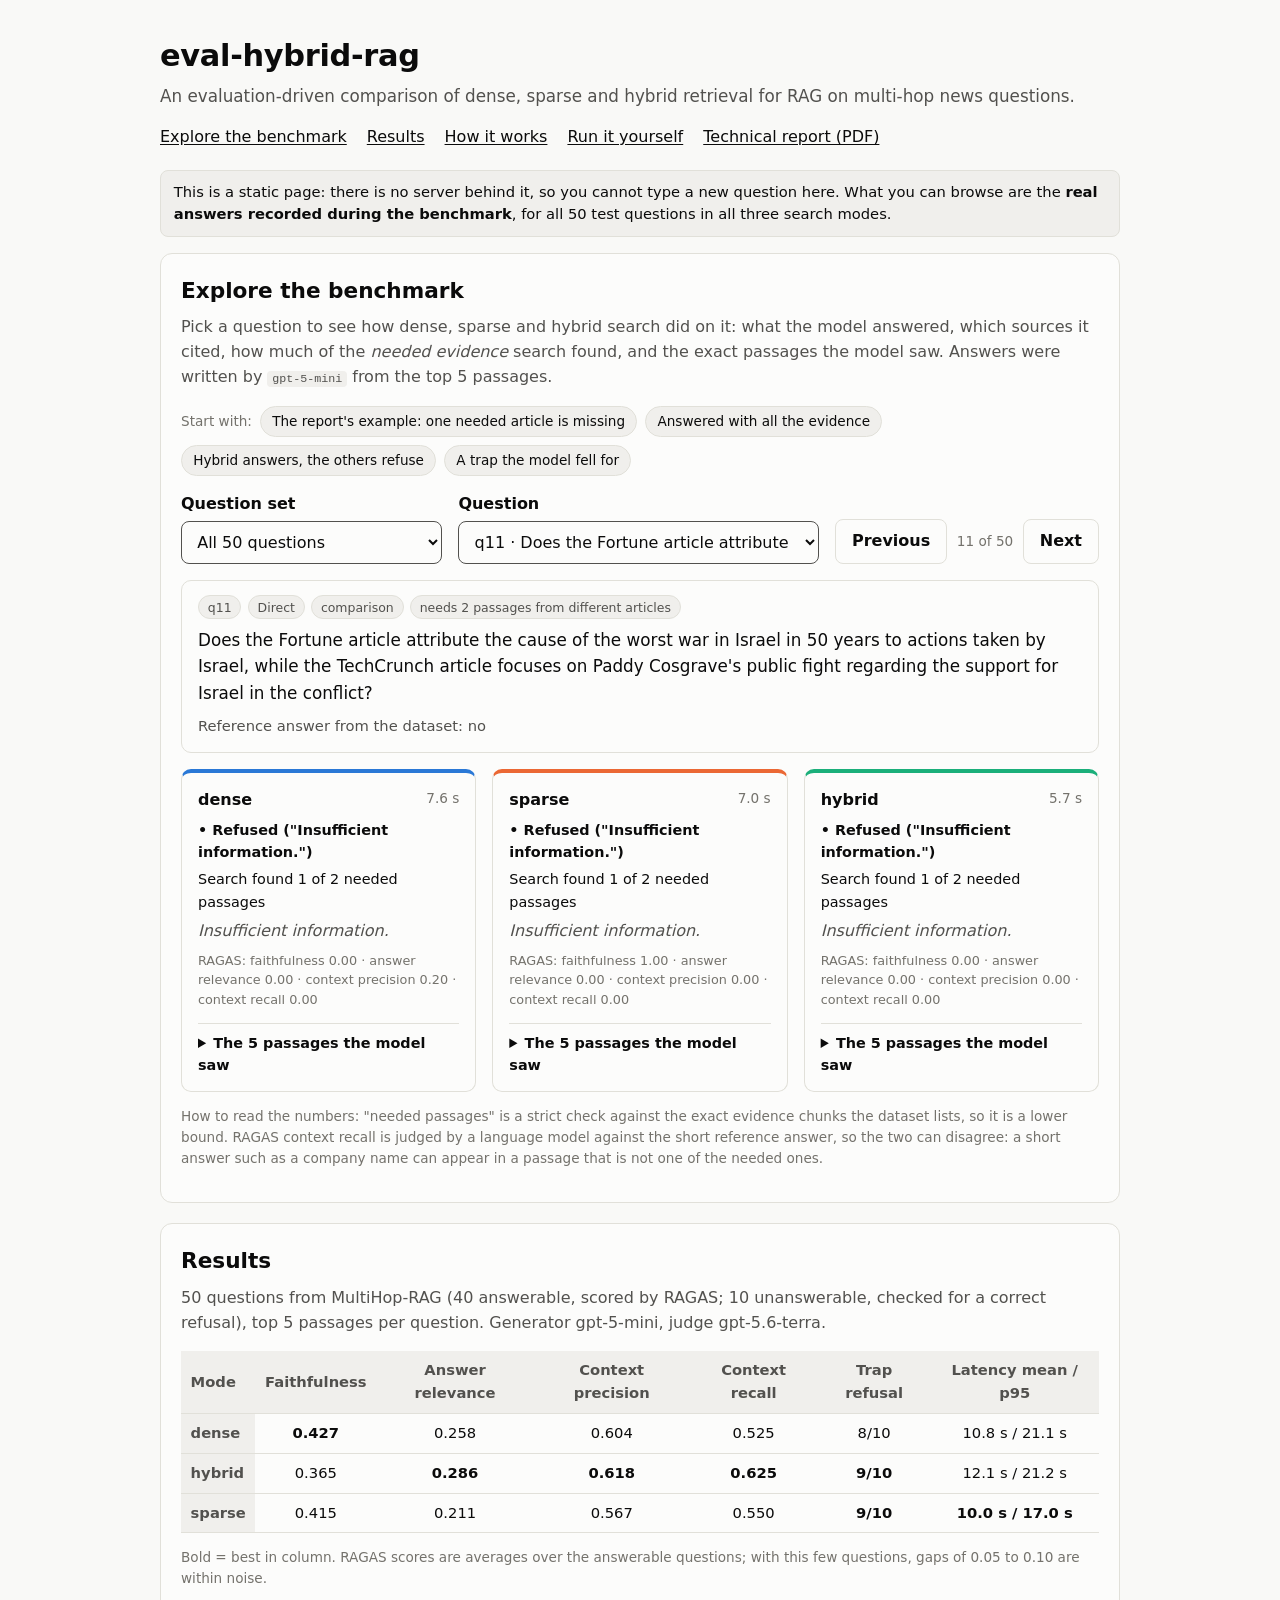
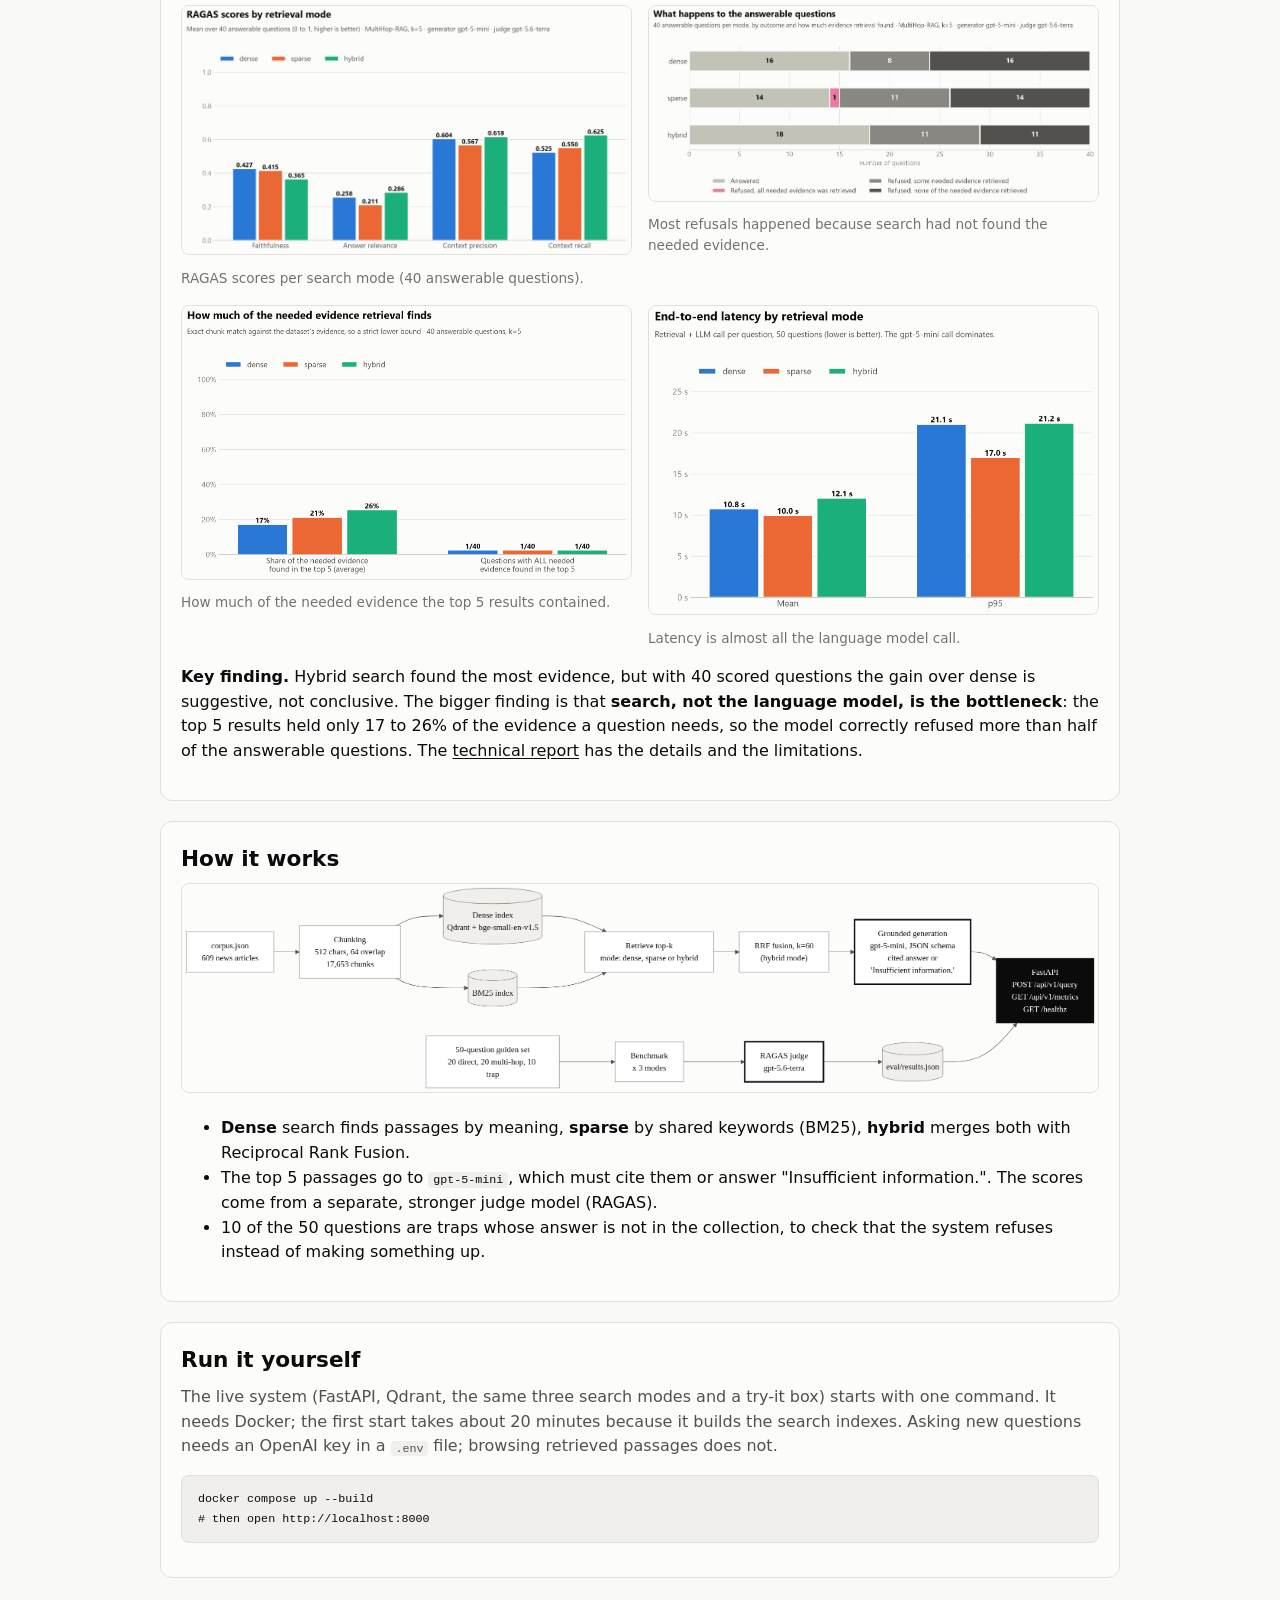
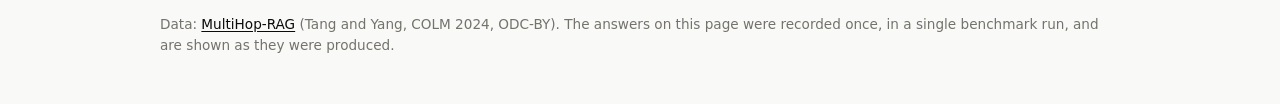
==== site/index.html @ 615d6d67 "Add styles and functionality for the benchmark explorer - Introduced a new CSS file for styling the " ====
<!doctype html>
<html lang="en">
<head>
  <meta charset="utf-8">
  <meta name="viewport" content="width=device-width, initial-scale=1">
  <meta http-equiv="Content-Security-Policy" content="default-src 'self'; img-src 'self' data:; style-src 'self'; script-src 'self'; connect-src 'self'; base-uri 'none'; form-action 'none'">
  <title>eval-hybrid-rag</title>
  <meta name="description" content="Dense, sparse and hybrid retrieval for RAG, compared on multi-hop news questions. Browse the real recorded answers, the results and the technical report.">
  <link rel="icon" href="data:,">
  <link rel="stylesheet" href="site.css">
</head>
<body>
  <header class="page">
    <h1>eval-hybrid-rag</h1>
    <p class="tagline">An evaluation-driven comparison of dense, sparse and hybrid retrieval for RAG on multi-hop news questions.</p>
    <nav aria-label="Sections">
      <a href="#explore">Explore the benchmark</a>
      <a href="#results">Results</a>
      <a href="#how">How it works</a>
      <a href="#run">Run it yourself</a>
      <a href="report.pdf">Technical report (PDF)</a>
    </nav>
    <p class="notice">This is a static page: there is no server behind it, so you cannot type a new question here. What you can browse are the <strong>real answers recorded during the benchmark</strong>, for all 50 test questions in all three search modes.</p>
  </header>

  <main>
    <section id="explore" aria-labelledby="explore-h">
      <h2 id="explore-h">Explore the benchmark</h2>
      <p class="lead">Pick a question to see how dense, sparse and hybrid search did on it: what the model answered, which sources it cited, how much of the <em>needed evidence</em> search found, and the exact passages the model saw. Answers were written by <code id="generator">gpt-5-mini</code> from the top 5 passages.</p>

      <div class="examples" aria-label="Featured questions">
        <span class="muted small">Start with:</span>
        <button type="button" class="chip" data-featured="q11">The report's example: one needed article is missing</button>
        <button type="button" class="chip" data-featured="q01">Answered with all the evidence</button>
        <button type="button" class="chip" data-featured="q36">Hybrid answers, the others refuse</button>
        <button type="button" class="chip" data-featured="q47">A trap the model fell for</button>
      </div>

      <div class="controls">
        <div>
          <label for="set-filter">Question set</label>
          <select id="set-filter">
            <option value="all">All 50 questions</option>
            <option value="direct">Direct (20)</option>
            <option value="multihop">Multi-hop (20)</option>
            <option value="trap">Trap: no answer exists (10)</option>
          </select>
        </div>
        <div class="grow">
          <label for="question-select">Question</label>
          <select id="question-select"></select>
        </div>
        <div class="stepper">
          <button type="button" id="prev" class="ghost" aria-label="Previous question">Previous</button>
          <span id="position" class="muted small" aria-live="polite"></span>
          <button type="button" id="next" class="ghost" aria-label="Next question">Next</button>
        </div>
      </div>

      <div id="detail" aria-live="polite"><p class="muted">Loading the recorded answers...</p></div>
      <p class="small muted">How to read the numbers: "needed passages" is a strict check against the exact evidence chunks the dataset lists, so it is a lower bound. RAGAS context recall is judged by a language model against the short reference answer, so the two can disagree: a short answer such as a company name can appear in a passage that is not one of the needed ones.</p>
    </section>

    <section id="results" aria-labelledby="results-h">
      <h2 id="results-h">Results</h2>
      <p class="lead" id="results-lead">Loading the benchmark results...</p>
      <div class="table-wrap"><table id="results-table" aria-label="Benchmark results by search mode"></table></div>
      <p class="small muted" id="results-note"></p>
      <div class="figures">
        <figure>
          <img src="img/02_ragas_metrics.png" alt="Grouped bar chart of the four RAGAS scores for dense, sparse and hybrid search" loading="lazy">
          <figcaption>RAGAS scores per search mode (40 answerable questions).</figcaption>
        </figure>
        <figure>
          <img src="img/06_answerable_outcomes.png" alt="Stacked bars showing, for each mode, how many answerable questions were answered or refused, and how much of the needed evidence search found" loading="lazy">
          <figcaption>Most refusals happened because search had not found the needed evidence.</figcaption>
        </figure>
        <figure>
          <img src="img/05_evidence_retrieved.png" alt="Bar chart of the share of needed evidence found in the top 5 results for each mode" loading="lazy">
          <figcaption>How much of the needed evidence the top 5 results contained.</figcaption>
        </figure>
        <figure>
          <img src="img/04_latency.png" alt="Bar chart of mean and 95th percentile latency for each mode" loading="lazy">
          <figcaption>Latency is almost all the language model call.</figcaption>
        </figure>
      </div>
      <p><strong>Key finding.</strong> Hybrid search found the most evidence, but with 40 scored questions the gain over dense is suggestive, not conclusive. The bigger finding is that <strong>search, not the language model, is the bottleneck</strong>: the top 5 results held only 17 to 26% of the evidence a question needs, so the model correctly refused more than half of the answerable questions. The <a href="report.pdf">technical report</a> has the details and the limitations.</p>
    </section>

    <section id="how" aria-labelledby="how-h">
      <h2 id="how-h">How it works</h2>
      <figure>
        <img src="img/architecture.png" alt="Architecture diagram: articles are chunked into a dense Qdrant index and a BM25 index, retrieved and fused with RRF, then answered with citations by gpt-5-mini; a separate evaluation flow scores the results" loading="lazy">
      </figure>
      <ul>
        <li><strong>Dense</strong> search finds passages by meaning, <strong>sparse</strong> by shared keywords (BM25), <strong>hybrid</strong> merges both with Reciprocal Rank Fusion.</li>
        <li>The top 5 passages go to <code>gpt-5-mini</code>, which must cite them or answer "Insufficient information.". The scores come from a separate, stronger judge model (RAGAS).</li>
        <li>10 of the 50 questions are traps whose answer is not in the collection, to check that the system refuses instead of making something up.</li>
      </ul>
    </section>

    <section id="run" aria-labelledby="run-h">
      <h2 id="run-h">Run it yourself</h2>
      <p class="lead">The live system (FastAPI, Qdrant, the same three search modes and a try-it box) starts with one command. It needs Docker; the first start takes about 20 minutes because it builds the search indexes. Asking new questions needs an OpenAI key in a <code>.env</code> file; browsing retrieved passages does not.</p>
      <pre><code>docker compose up --build
# then open http://localhost:8000</code></pre>
      <p id="repo-link" class="small"></p>
    </section>
  </main>

  <footer class="page small muted">
    Data: <a href="https://github.com/yixuantt/MultiHop-RAG">MultiHop-RAG</a> (Tang and Yang, COLM 2024, ODC-BY). The answers on this page were recorded once, in a single benchmark run, and are shown as they were produced.
  </footer>

  <script src="site.js" defer></script>
</body>
</html>
---- site/site.css ----
:root {
  color-scheme: light;
  --surface: #fcfcfb;
  --plane: #f9f9f7;
  --ink: #0b0b0b;
  --ink-2: #52514e;
  --muted: #74726c;
  --line: #e1e0d9;
  --fill: #f0efec;
  --accent: #0b0b0b;
  --accent-ink: #ffffff;
  --dense: #2a78d6;
  --sparse: #eb6834;
  --hybrid: #1baf7a;
  --warn-bg: #fff6e0;
  --warn-line: #e0b84a;
  --err-bg: #fdecec;
  --err-line: #d03b3b;
  --focus: #2a78d6;
}

@media (prefers-color-scheme: dark) {
  :root {
    color-scheme: dark;
    --surface: #1a1a19;
    --plane: #0d0d0d;
    --ink: #ffffff;
    --ink-2: #c3c2b7;
    --muted: #a3a197;
    --line: #2c2c2a;
    --fill: #262624;
    --accent: #ffffff;
    --accent-ink: #0b0b0b;
    --dense: #3987e5;
    --sparse: #d95926;
    --hybrid: #199e70;
    --warn-bg: #2b2412;
    --warn-line: #8a6d1c;
    --err-bg: #2d1717;
    --err-line: #e66767;
    --focus: #6da7ec;
  }
}

* { box-sizing: border-box; }

body {
  margin: 0;
  background: var(--plane);
  color: var(--ink);
  font-family: system-ui, -apple-system, "Segoe UI", sans-serif;
  line-height: 1.55;
}

header.page, main, footer.page {
  max-width: 62rem;
  margin: 0 auto;
  padding: 0 1rem;
}

header.page { padding-top: 2rem; }
footer.page { padding-top: 1rem; padding-bottom: 3rem; }

h1 { margin: 0 0 0.25rem; font-size: 1.9rem; letter-spacing: -0.01em; }
h2 { margin: 0 0 0.5rem; font-size: 1.35rem; }
.tagline { margin: 0 0 1rem; color: var(--ink-2); font-size: 1.05rem; }
.lead { color: var(--ink-2); margin-top: 0; }
.small { font-size: 0.85rem; }
.muted { color: var(--muted); }

nav { display: flex; flex-wrap: wrap; gap: 0.5rem 1.25rem; margin-bottom: 1.25rem; }
a { color: var(--ink); text-underline-offset: 2px; }
a:hover { text-decoration-thickness: 2px; }

section {
  background: var(--surface);
  border: 1px solid var(--line);
  border-radius: 12px;
  padding: 1.25rem;
  margin-bottom: 1.25rem;
}

label { display: block; font-weight: 600; margin-bottom: 0.3rem; }
label.inline { display: inline-block; margin: 0 0.5rem 0 0; }

textarea, select {
  width: 100%;
  font: inherit;
  color: var(--ink);
  background: var(--surface);
  border: 1px solid var(--ink-2);
  border-radius: 8px;
  padding: 0.6rem 0.7rem;
}
select { width: auto; }
textarea { resize: vertical; }

:focus-visible { outline: 3px solid var(--focus); outline-offset: 2px; }

.row { display: flex; gap: 0.75rem; align-items: center; margin-top: 0.5rem; }
.row.wrap { flex-wrap: wrap; }
.row.between { justify-content: space-between; margin-top: 0.2rem; }
.actions { margin-top: 1rem; }

button {
  font: inherit;
  font-weight: 600;
  cursor: pointer;
  border-radius: 8px;
  border: 1px solid var(--accent);
  background: var(--accent);
  color: var(--accent-ink);
  padding: 0.55rem 1rem;
}
button.secondary { background: transparent; color: var(--ink); }
button.ghost { background: transparent; color: var(--ink); border-color: var(--line); }
button:disabled { opacity: 0.5; cursor: not-allowed; }
button.chip {
  font-weight: 500;
  font-size: 0.85rem;
  padding: 0.25rem 0.7rem;
  border-radius: 999px;
  background: var(--fill);
  color: var(--ink);
  border-color: var(--line);
}

.examples { margin-top: 0.9rem; display: flex; flex-wrap: wrap; gap: 0.5rem; align-items: center; }

.notice {
  margin: 1rem 0;
  padding: 0.6rem 0.8rem;
  border-radius: 8px;
  background: var(--fill);
  border: 1px solid var(--line);
  font-size: 0.92rem;
}
.notice.warn { background: var(--warn-bg); border-color: var(--warn-line); }
.notice.error { background: var(--err-bg); border-color: var(--err-line); }

#output { display: grid; gap: 1rem; }
#output.compare { grid-template-columns: repeat(auto-fit, minmax(min(17rem, 100%), 1fr)); }

.card {
  border: 1px solid var(--line);
  border-top: 4px solid var(--muted);
  border-radius: 10px;
  padding: 0.9rem 1rem;
  background: var(--surface);
}
.card[data-mode="dense"] { border-top-color: var(--dense); }
.card[data-mode="sparse"] { border-top-color: var(--sparse); }
.card[data-mode="hybrid"] { border-top-color: var(--hybrid); }
.card h3 { margin: 0 0 0.4rem; font-size: 1rem; display: flex; justify-content: space-between; gap: 1rem; }
.card .meta { font-weight: 400; color: var(--muted); font-size: 0.85rem; }
.card .answer { white-space: pre-wrap; overflow-wrap: anywhere; margin: 0.4rem 0; }
.card h4 { margin: 0.8rem 0 0.25rem; font-size: 0.85rem; color: var(--ink-2); text-transform: uppercase; letter-spacing: 0.04em; }
.card ul { margin: 0; padding-left: 1.1rem; }
.card li { margin: 0.25rem 0; overflow-wrap: anywhere; }
.card code { font-size: 0.8rem; background: var(--fill); padding: 0.05rem 0.3rem; border-radius: 4px; }

.passage { border-top: 1px solid var(--line); padding: 0.55rem 0; }
.passage:first-of-type { border-top: 0; }
.passage .src { font-weight: 600; font-size: 0.9rem; }
.passage p { margin: 0.25rem 0 0; font-size: 0.92rem; white-space: pre-wrap; overflow-wrap: anywhere; }

.table-wrap { overflow-x: auto; }
table { border-collapse: collapse; width: 100%; font-size: 0.92rem; }
th, td { padding: 0.5rem 0.6rem; border-bottom: 1px solid var(--line); text-align: center; }
th { background: var(--fill); color: var(--ink-2); font-weight: 600; }
th:first-child, td:first-child { text-align: left; font-weight: 600; }
td.best { font-weight: 700; }

.figures { display: grid; grid-template-columns: repeat(auto-fit, minmax(min(20rem, 100%), 1fr)); gap: 1rem; margin: 1rem 0; }
figure { margin: 0; }
figure img { width: 100%; height: auto; border: 1px solid var(--line); border-radius: 8px; background: #fcfcfb; }
figcaption { font-size: 0.85rem; color: var(--muted); margin-top: 0.3rem; }

@media (max-width: 34rem) {
  h1 { font-size: 1.5rem; }
  section { padding: 1rem; }
  button { width: 100%; }
  .row.wrap.actions { flex-direction: column; align-items: stretch; }
}

/* ---- benchmark explorer ---- */
.controls { display: flex; flex-wrap: wrap; gap: 0.75rem 1rem; align-items: flex-end; margin: 1rem 0; }
.controls .grow { flex: 1 1 18rem; min-width: 0; }
.controls select { width: 100%; }
.controls .stepper { display: flex; align-items: center; gap: 0.6rem; }

header.page .notice { margin-top: 0; }

.qbox { border: 1px solid var(--line); border-radius: 10px; padding: 0.9rem 1rem; background: var(--surface); margin-bottom: 1rem; }
.qbox .tags { display: flex; flex-wrap: wrap; gap: 0.4rem; margin-bottom: 0.5rem; }
.tag { font-size: 0.78rem; padding: 0.1rem 0.55rem; border-radius: 999px; background: var(--fill); border: 1px solid var(--line); color: var(--ink-2); }
.qbox .question { font-size: 1.05rem; margin: 0.25rem 0 0.6rem; overflow-wrap: anywhere; }
.qbox .reference { margin: 0; font-size: 0.92rem; color: var(--ink-2); }

.modes { display: grid; grid-template-columns: repeat(auto-fit, minmax(min(16.5rem, 100%), 1fr)); gap: 1rem; }
.status { font-weight: 700; font-size: 0.9rem; margin: 0.1rem 0 0.3rem; }
.status.good::before { content: "\2713  "; }
.status.bad::before { content: "\2717  "; }
.status.neutral::before { content: "\2022  "; }
.status.good { color: var(--hybrid); }
.status.bad { color: var(--err-line); }
.evidence { margin: 0.1rem 0 0.4rem; font-size: 0.9rem; }
.scores { margin: 0.3rem 0 0.5rem; font-size: 0.8rem; color: var(--muted); }
.refusal { font-style: italic; color: var(--ink-2); }

details { margin-top: 0.8rem; border-top: 1px solid var(--line); padding-top: 0.5rem; }
summary { cursor: pointer; font-weight: 600; font-size: 0.9rem; }
.passage.needed { background: var(--fill); border-left: 3px solid var(--hybrid); padding-left: 0.6rem; border-radius: 4px; }
.badge { font-size: 0.72rem; font-weight: 700; padding: 0.05rem 0.45rem; border-radius: 999px; border: 1px solid var(--hybrid); color: var(--hybrid); margin-left: 0.4rem; white-space: nowrap; }

pre { overflow-x: auto; background: var(--fill); border: 1px solid var(--line); border-radius: 8px; padding: 0.8rem 1rem; }
pre code { background: none; padding: 0; }
code { font-size: 0.9em; background: var(--fill); padding: 0.05rem 0.3rem; border-radius: 4px; }

@media (max-width: 34rem) {
  .controls .stepper { width: 100%; justify-content: space-between; }
  .controls .stepper button { width: auto; }
}

button.chip { white-space: normal; text-align: left; }
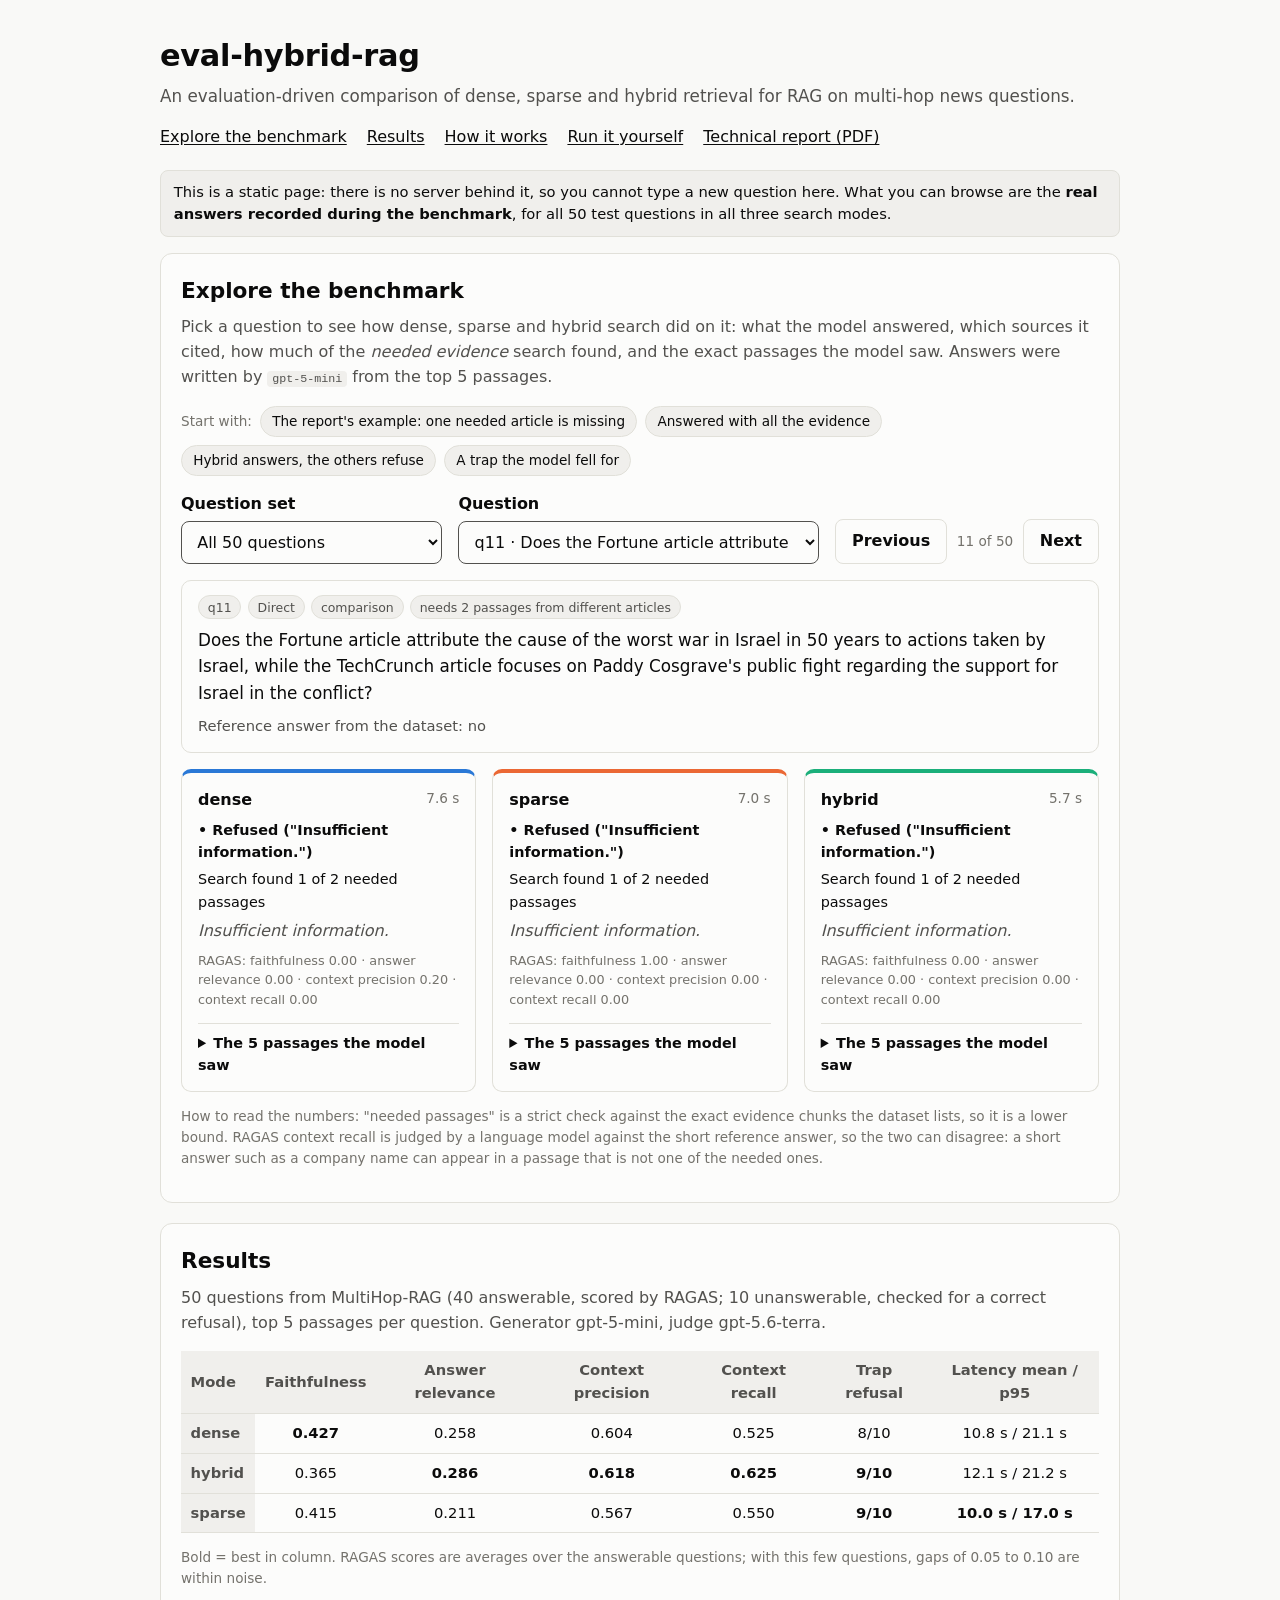
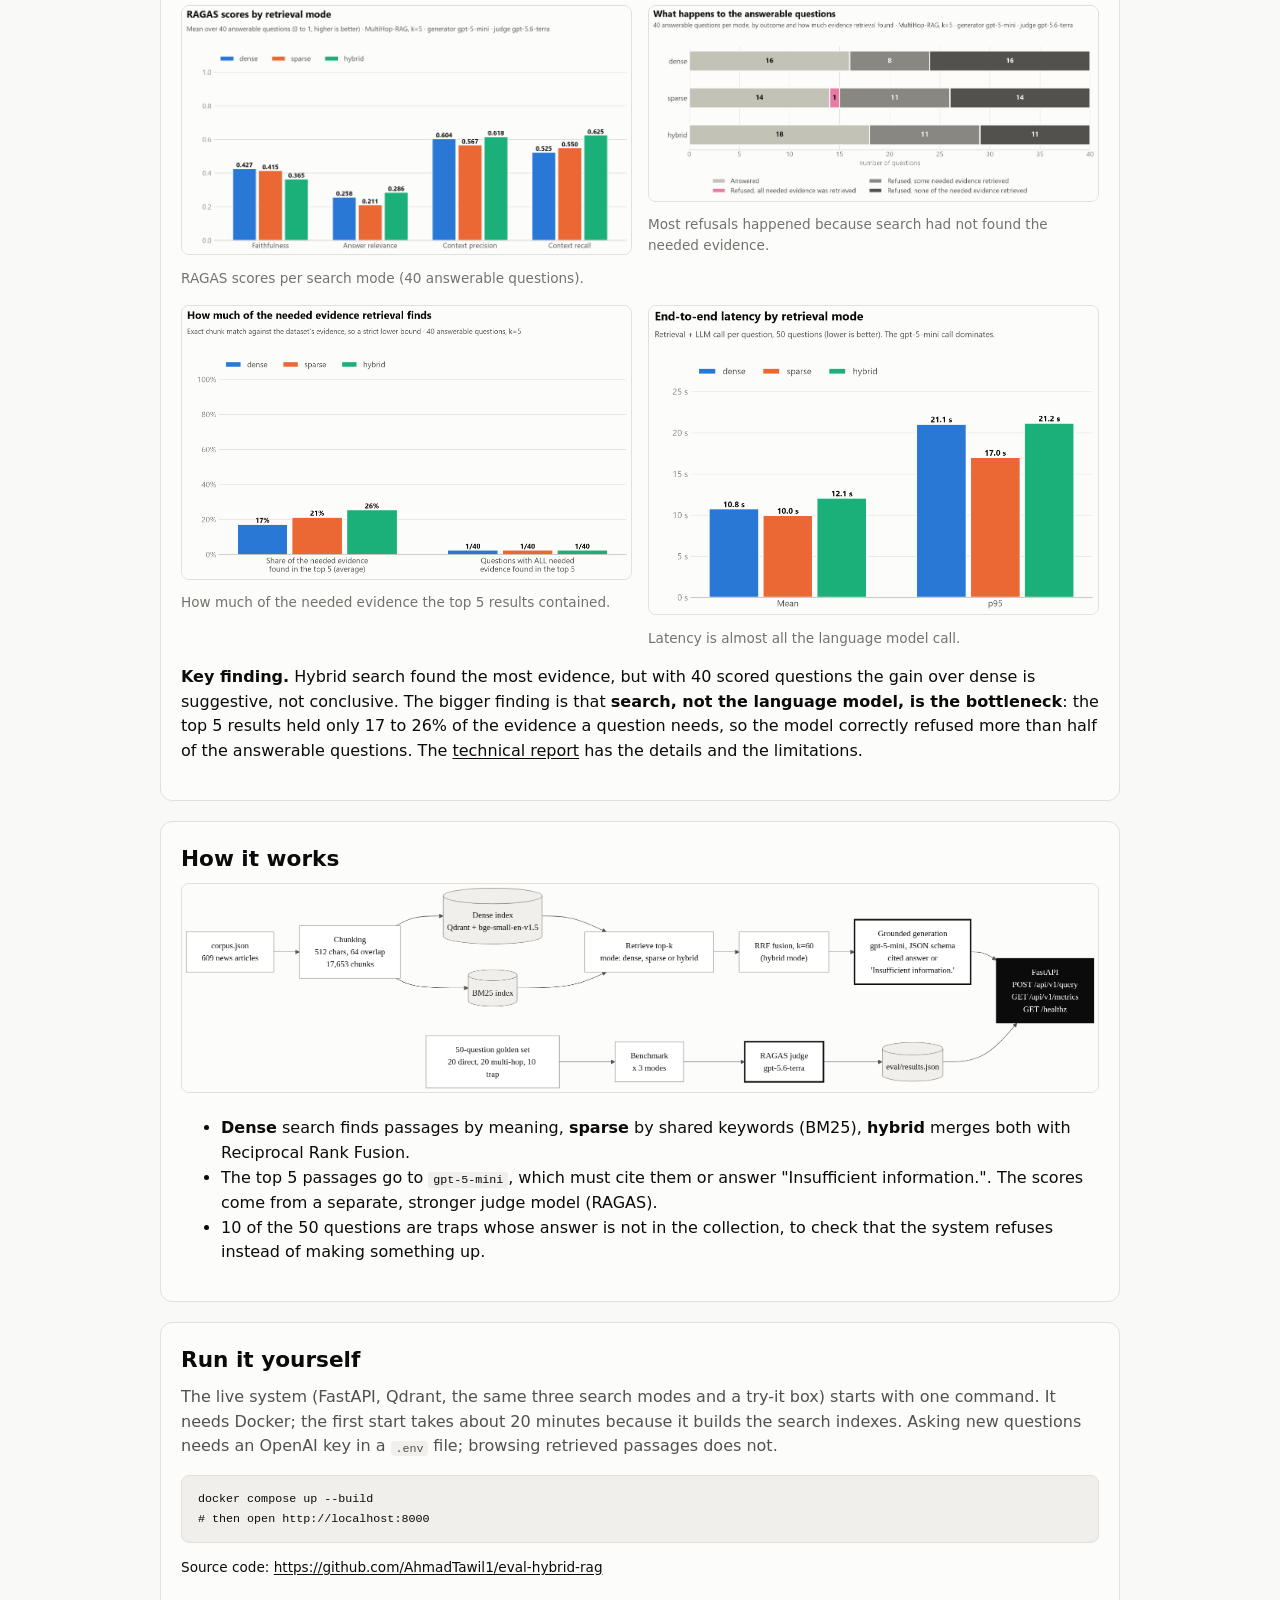
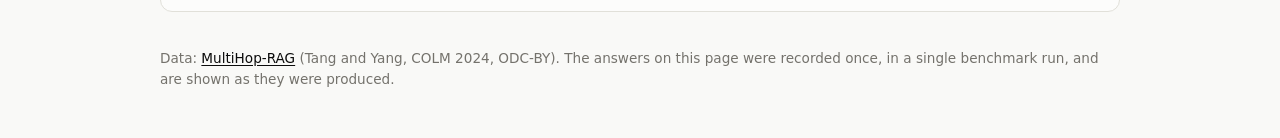
==== commit 81a3e47a: "Update README with live demo link and add MIT License file" ====
--- a/site/index.html
+++ b/site/index.html
@@ -3,7 +3,7 @@
 <head>
   <meta charset="utf-8">
   <meta name="viewport" content="width=device-width, initial-scale=1">
-  <meta http-equiv="Content-Security-Policy" content="default-src 'self'; img-src 'self' data:; style-src 'self'; script-src 'self'; connect-src 'self'; base-uri 'none'; form-action 'none'">
+  <meta http-equiv="Content-Security-Policy" content="default-src 'self'; img-src 'self' data:; style-src 'self'; script-src 'self' https://static.cloudflareinsights.com; connect-src 'self'; base-uri 'none'; form-action 'none'">
   <title>eval-hybrid-rag</title>
   <meta name="description" content="Dense, sparse and hybrid retrieval for RAG, compared on multi-hop news questions. Browse the real recorded answers, the results and the technical report.">
   <link rel="icon" href="data:,">
